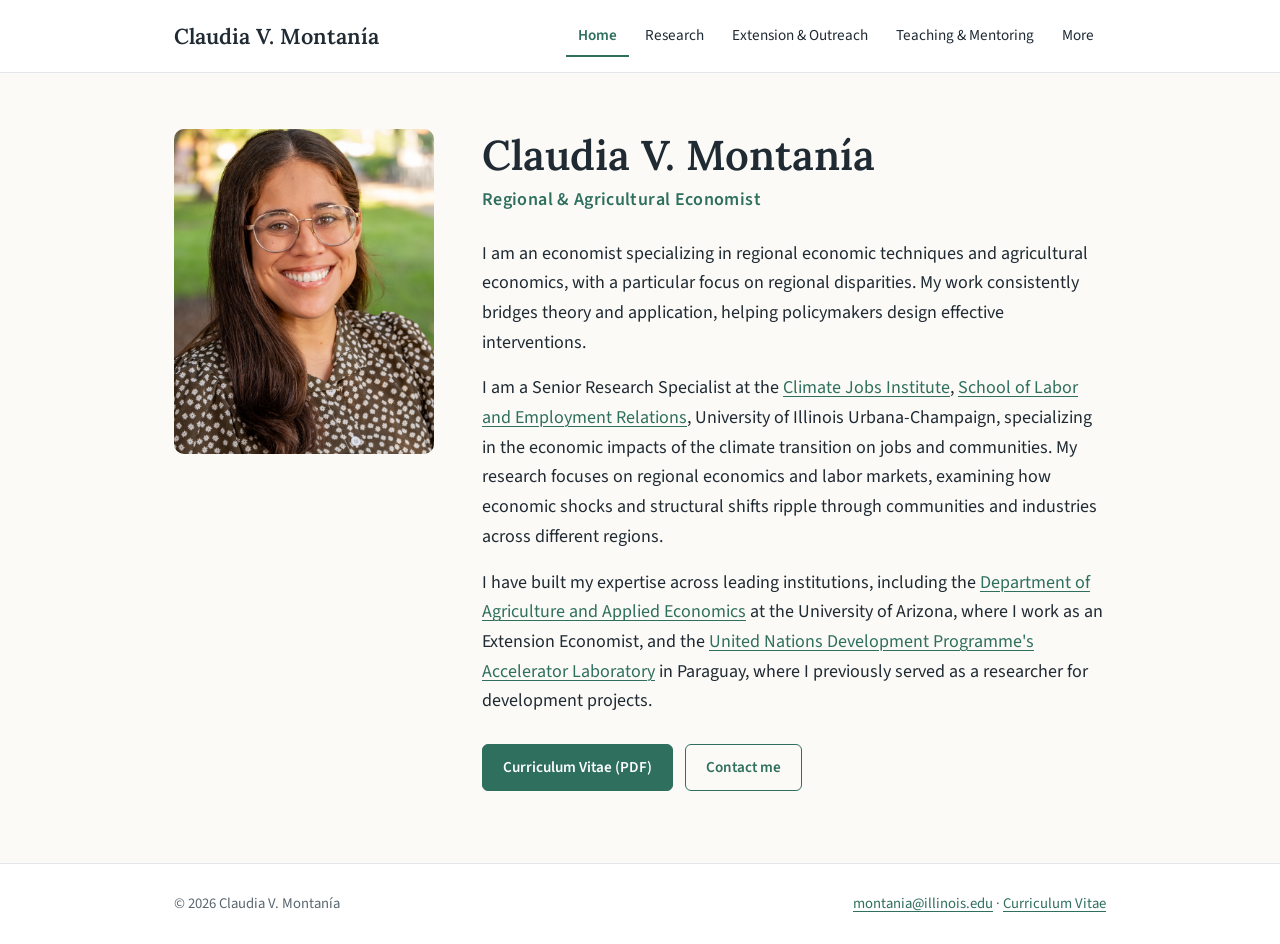
==== index.html @ 141f00ca "Add files via upload" ====
<!DOCTYPE html>
<html lang="en">
<head>
  <meta charset="utf-8">
  <meta name="viewport" content="width=device-width, initial-scale=1">
  <title>Claudia V. Montanía | cvmontania</title>
  <meta name="description" content="Claudia V. Montanía, Regional &amp; Agricultural Economist. Research, extension, teaching and mentoring.">
  <link rel="preconnect" href="https://fonts.googleapis.com">
  <link rel="preconnect" href="https://fonts.gstatic.com" crossorigin>
  <link href="https://fonts.googleapis.com/css2?family=Lora:wght@500;600&family=Source+Sans+3:wght@400;600&display=swap" rel="stylesheet">
  <link rel="stylesheet" href="style.css">
</head>
<body>
  <header class="site-header">
    <div class="wrap">
      <a class="brand" href="index.html">Claudia V. Montanía</a>
      <button class="nav-toggle" aria-expanded="false" aria-controls="site-nav">Menu</button>
      <nav id="site-nav" aria-label="Main">
        <ul>
        <li><a href="index.html" aria-current="page">Home</a></li>
        <li><a href="research.html">Research</a></li>
        <li><a href="extension-outreach.html">Extension &amp; Outreach</a></li>
        <li><a href="teaching-mentoring.html">Teaching &amp; Mentoring</a></li>
        <li><a href="more.html">More</a></li>
        </ul>
      </nav>
    </div>
  </header>

  <main>
    <div class="wrap">
      <div class="hero">
        <div class="hero-photo">
          <img src="img/profile.jpg" alt="Claudia V. Montanía" onerror="this.remove()">
          <span aria-hidden="true">CM</span>
        </div>
        <div>
          <h1>Claudia V. Montanía</h1>
          <p class="role">Regional &amp; Agricultural Economist</p>
          <p>I am an economist specializing in regional economic techniques and agricultural economics, with a particular focus on regional disparities. My work consistently bridges theory and application, helping policymakers design effective interventions.</p>
          <p>I am a Senior Research Specialist at the <a href="https://ler.illinois.edu/climate-jobs-institute/">Climate Jobs Institute</a>, <a href="https://ler.illinois.edu/">School of Labor and Employment Relations</a>, University of Illinois Urbana-Champaign, specializing in the economic impacts of the climate transition on jobs and communities. My research focuses on regional economics and labor markets, examining how economic shocks and structural shifts ripple through communities and industries across different regions.</p>
          <p>I have built my expertise across leading institutions, including the <a href="https://aaec.arizona.edu/">Department of Agriculture and Applied Economics</a> at the University of Arizona, where I work as an Extension Economist, and the <a href="https://www.undp.org/acceleratorlabs">United Nations Development Programme's Accelerator Laboratory</a> in Paraguay, where I previously served as a researcher for development projects.</p>
          <div class="actions">
            <a class="btn btn-primary" href="cv.pdf">Curriculum Vitae (PDF)</a>
            <a class="btn btn-ghost" href="mailto:montania@illinois.edu">Contact me</a>
          </div>
        </div>
      </div>
    </div>
  </main>

  <footer class="site-footer">
    <div class="wrap">
      <span>&copy; <span id="year"></span> Claudia V. Montanía</span>
      <span><a href="mailto:montania@illinois.edu">montania@illinois.edu</a> &middot; <a href="cv.pdf">Curriculum Vitae</a></span>
    </div>
  </footer>

  <script>
    document.getElementById('year').textContent = new Date().getFullYear();
    var t = document.querySelector('.nav-toggle'), n = document.getElementById('site-nav');
    t.addEventListener('click', function () {
      var open = n.classList.toggle('open');
      t.setAttribute('aria-expanded', open);
    });
  </script>
</body>
</html>
---- style.css ----
:root {
  --ink: #1f2a33;
  --muted: #5b6770;
  --accent: #2f6f5e;
  --accent-soft: #e6f0ec;
  --line: #e3e6e8;
  --bg: #fbfaf7;
  --max: 980px;
}

* { box-sizing: border-box; }

html { scroll-behavior: smooth; }

body {
  margin: 0;
  font-family: "Source Sans 3", "Helvetica Neue", Arial, sans-serif;
  font-size: 18px;
  line-height: 1.65;
  color: var(--ink);
  background: var(--bg);
}

a { color: var(--accent); text-decoration-thickness: 1px; text-underline-offset: 3px; }
a:hover { color: #1d4a3e; }

h1, h2, h3, .brand {
  font-family: "Lora", Georgia, "Times New Roman", serif;
  font-weight: 600;
  line-height: 1.25;
}

.wrap { max-width: var(--max); margin: 0 auto; padding: 0 24px; }

/* ---------- Header ---------- */
.site-header {
  background: #fff;
  border-bottom: 1px solid var(--line);
  position: sticky;
  top: 0;
  z-index: 10;
}
.site-header .wrap {
  display: flex;
  align-items: center;
  justify-content: space-between;
  gap: 16px;
  min-height: 72px;
}
.brand { font-size: 1.35rem; color: var(--ink); text-decoration: none; }
.brand:hover { color: var(--accent); }

.nav-toggle {
  display: none;
  background: none;
  border: 1px solid var(--line);
  border-radius: 6px;
  padding: 6px 10px;
  font: inherit;
  cursor: pointer;
}

nav ul { list-style: none; margin: 0; padding: 0; display: flex; gap: 4px; flex-wrap: wrap; }
nav a {
  display: block;
  padding: 8px 12px;
  border-radius: 6px;
  color: var(--ink);
  text-decoration: none;
  font-size: 0.95rem;
}
nav a:hover { background: var(--accent-soft); color: var(--accent); }
nav a[aria-current="page"] { color: var(--accent); font-weight: 600; box-shadow: inset 0 -2px 0 var(--accent); border-radius: 0; }

@media (max-width: 760px) {
  .nav-toggle { display: inline-block; }
  nav { display: none; width: 100%; }
  nav.open { display: block; }
  .site-header .wrap { flex-wrap: wrap; padding-top: 12px; padding-bottom: 12px; }
  nav ul { flex-direction: column; }
}

/* ---------- Main ---------- */
body { min-height: 100vh; display: flex; flex-direction: column; }
main { padding: 56px 0 72px; flex: 1; }

.page-title { font-size: 2.2rem; margin: 0 0 12px; }
.lead { font-size: 1.15rem; color: var(--muted); max-width: 720px; margin: 0 0 40px; }

section { margin-bottom: 48px; }
section h2 {
  font-size: 1.45rem;
  margin: 0 0 18px;
  padding-bottom: 8px;
  border-bottom: 2px solid var(--accent-soft);
}

/* ---------- Home hero ---------- */
.hero {
  display: grid;
  grid-template-columns: 260px 1fr;
  gap: 48px;
  align-items: start;
}
.hero-photo {
  width: 260px;
  aspect-ratio: 4 / 5;
  border-radius: 10px;
  overflow: hidden;
  background: var(--accent-soft);
  display: flex;
  align-items: center;
  justify-content: center;
  font-family: "Lora", Georgia, serif;
  font-size: 4rem;
  color: var(--accent);
}
.hero-photo { position: relative; }
.hero-photo img { position: absolute; inset: 0; width: 100%; height: 100%; object-fit: cover; display: block; }
.hero h1 { font-size: 2.6rem; margin: 0 0 4px; }
.hero .role { color: var(--accent); font-weight: 600; margin: 0 0 24px; letter-spacing: 0.02em; }
.hero p { margin: 0 0 16px; }

.actions { display: flex; gap: 12px; flex-wrap: wrap; margin-top: 28px; }
.btn {
  display: inline-block;
  padding: 10px 20px;
  border-radius: 6px;
  border: 1px solid var(--accent);
  text-decoration: none;
  font-weight: 600;
  font-size: 0.95rem;
}
.btn-primary { background: var(--accent); color: #fff; }
.btn-primary:hover { background: #1d4a3e; color: #fff; }
.btn-ghost { color: var(--accent); background: transparent; }
.btn-ghost:hover { background: var(--accent-soft); }

@media (max-width: 760px) {
  .hero { grid-template-columns: 1fr; gap: 28px; }
  .hero-photo { width: 200px; }
  .hero h1 { font-size: 2.1rem; }
}

/* ---------- Lists of publications ---------- */
ol.pubs, ul.pubs { padding-left: 1.3em; margin: 0; }
.pubs li { margin-bottom: 16px; padding-left: 4px; }
.pubs li::marker { color: var(--accent); font-weight: 600; }
.pubs .title { font-weight: 600; }
.pubs .venue { font-style: italic; }
.pubs .tag {
  display: inline-block;
  font-size: 0.78rem;
  background: var(--accent-soft);
  color: var(--accent);
  padding: 1px 8px;
  border-radius: 99px;
  margin-left: 6px;
  vertical-align: 2px;
}
.more-link { margin-top: 8px; font-size: 0.95rem; }

/* ---------- Cards (teaching, skills) ---------- */
.cards { display: grid; grid-template-columns: repeat(auto-fit, minmax(260px, 1fr)); gap: 18px; }
.card {
  background: #fff;
  border: 1px solid var(--line);
  border-radius: 10px;
  padding: 20px 22px;
}
.card h3 { font-size: 1.08rem; margin: 0 0 6px; }
.card p { margin: 0; color: var(--muted); font-size: 0.97rem; }

/* ---------- Figure ---------- */
figure { margin: 0 0 48px; }
figure .img-box {
  border-radius: 10px;
  overflow: hidden;
  background: var(--accent-soft);
  min-height: 160px;
}
figure img { width: 100%; display: block; max-height: 460px; object-fit: cover; }
figcaption { font-size: 0.9rem; color: var(--muted); margin-top: 8px; font-style: italic; }

ul.plain { padding-left: 1.2em; }
ul.plain li { margin-bottom: 8px; }

/* ---------- Footer ---------- */
.site-footer {
  border-top: 1px solid var(--line);
  background: #fff;
  padding: 28px 0;
  font-size: 0.92rem;
  color: var(--muted);
}
.site-footer .wrap { display: flex; justify-content: space-between; gap: 16px; flex-wrap: wrap; }

.page-title + section { margin-top: 32px; }
.plain ul { margin-top: 6px; }
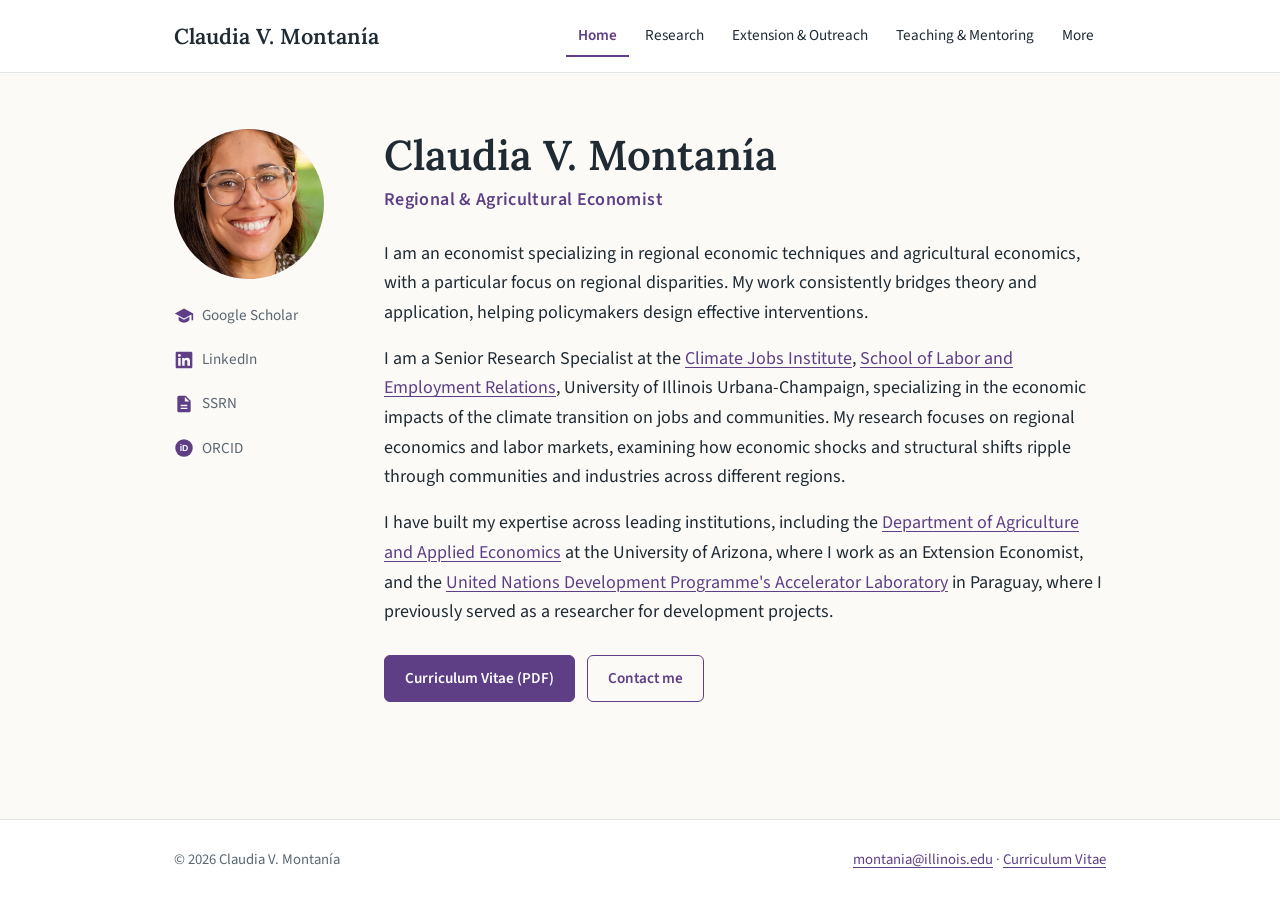
==== commit 78320b60: "Add files via upload" ====
--- a/index.html
+++ b/index.html
@@ -8,7 +8,7 @@
   <link rel="preconnect" href="https://fonts.googleapis.com">
   <link rel="preconnect" href="https://fonts.gstatic.com" crossorigin>
   <link href="https://fonts.googleapis.com/css2?family=Lora:wght@500;600&family=Source+Sans+3:wght@400;600&display=swap" rel="stylesheet">
-  <link rel="stylesheet" href="style.css">
+  <link rel="stylesheet" href="style.css?v=5">
 </head>
 <body>
   <header class="site-header">
@@ -30,9 +30,17 @@
   <main>
     <div class="wrap">
       <div class="hero">
+        <div class="hero-side">
         <div class="hero-photo">
           <img src="img/profile.jpg" alt="Claudia V. Montanía" onerror="this.remove()">
           <span aria-hidden="true">CM</span>
+        </div>
+          <ul class="social">
+            <li><a href="https://scholar.google.com/citations?user=rD1i1eoAAAAJ&amp;hl=en" target="_blank" rel="noopener"><svg viewBox="0 0 24 24" aria-hidden="true"><path d="M12 3 1 9l11 6 9-4.9V17h2V9L12 3zm-6.5 9.8V16c0 2.2 2.9 4 6.5 4s6.5-1.8 6.5-4v-3.2L12 16.4l-6.5-3.6z"/></svg>Google Scholar</a></li>
+            <li><a href="https://www.linkedin.com/in/claudiamontan%C3%ADa/" target="_blank" rel="noopener"><svg viewBox="0 0 24 24" aria-hidden="true"><path d="M20.4 2H3.6C2.7 2 2 2.7 2 3.6v16.8c0 .9.7 1.6 1.6 1.6h16.8c.9 0 1.6-.7 1.6-1.6V3.6c0-.9-.7-1.6-1.6-1.6zM8 19H5V9.5h3V19zM6.5 8.2a1.7 1.7 0 1 1 0-3.5 1.7 1.7 0 0 1 0 3.5zM19 19h-3v-4.6c0-1.1 0-2.5-1.5-2.5S12.8 13 12.8 14.3V19h-3V9.5h2.9v1.3c.4-.8 1.4-1.6 2.9-1.6 3.1 0 3.6 2 3.6 4.7V19z"/></svg>LinkedIn</a></li>
+            <li><a href="https://papers.ssrn.com/sol3/cf_dev/AbsByAuth.cfm?per_id=7237233" target="_blank" rel="noopener"><svg viewBox="0 0 24 24" aria-hidden="true"><path d="M14 2H6a2 2 0 0 0-2 2v16a2 2 0 0 0 2 2h12a2 2 0 0 0 2-2V8l-6-6zm-1 7V3.5L18.5 9H13zM8 13h8v1.6H8V13zm0 3.4h8V18H8v-1.6z"/></svg>SSRN</a></li>
+            <li><a href="https://orcid.org/0000-0001-8826-2299" target="_blank" rel="noopener"><svg viewBox="0 0 24 24" aria-hidden="true"><circle cx="12" cy="12" r="10.5"/><text x="12" y="16" text-anchor="middle" font-size="10.5" font-weight="700" font-family="Arial, sans-serif" fill="#fff">iD</text></svg>ORCID</a></li>
+          </ul>
         </div>
         <div>
           <h1>Claudia V. Montanía</h1>
--- a/style.css
+++ b/style.css
@@ -1,8 +1,8 @@
 :root {
   --ink: #1f2a33;
   --muted: #5b6770;
-  --accent: #2f6f5e;
-  --accent-soft: #e6f0ec;
+  --accent: #5e3f86;
+  --accent-soft: #efe8f6;
   --line: #e3e6e8;
   --bg: #fbfaf7;
   --max: 980px;
@@ -22,7 +22,7 @@
 }
 
 a { color: var(--accent); text-decoration-thickness: 1px; text-underline-offset: 3px; }
-a:hover { color: #1d4a3e; }
+a:hover { color: #432a63; }
 
 h1, h2, h3, .brand {
   font-family: "Lora", Georgia, "Times New Roman", serif;
@@ -132,7 +132,7 @@
   font-size: 0.95rem;
 }
 .btn-primary { background: var(--accent); color: #fff; }
-.btn-primary:hover { background: #1d4a3e; color: #fff; }
+.btn-primary:hover { background: #432a63; color: #fff; }
 .btn-ghost { color: var(--accent); background: transparent; }
 .btn-ghost:hover { background: var(--accent-soft); }
 
@@ -197,3 +197,29 @@
 
 .page-title + section { margin-top: 32px; }
 .plain ul { margin-top: 6px; }
+
+/* Small round profile photo */
+.hero { grid-template-columns: 150px 1fr; gap: 40px; }
+.hero-photo { width: 150px; aspect-ratio: 1 / 1; border-radius: 50%; font-size: 2.6rem; }
+@media (max-width: 760px) {
+  .hero { grid-template-columns: 1fr; gap: 24px; }
+  .hero-photo { width: 120px; font-size: 2.1rem; }
+}
+
+/* Center the face inside the circle */
+.hero-photo { overflow: hidden; }
+.hero-photo img { object-position: 50% 30%; transform: scale(1.45); transform-origin: 50% 32%; }
+
+/* Social / profile links */
+.social { list-style: none; padding: 0; margin: 24px 0 0; display: flex; flex-wrap: wrap; gap: 8px 22px; }
+.social a { display: inline-flex; align-items: center; gap: 8px; text-decoration: none; color: var(--muted); font-size: 0.95rem; }
+.social a:hover { color: var(--accent); }
+.social svg { width: 20px; height: 20px; fill: var(--accent); flex: none; }
+
+/* Profile links stacked under the photo */
+.hero { grid-template-columns: 170px 1fr; }
+.hero-side .social { flex-direction: column; gap: 12px; margin-top: 24px; }
+@media (max-width: 760px) {
+  .hero { grid-template-columns: 1fr; }
+  .hero-side .social { flex-direction: row; flex-wrap: wrap; gap: 10px 20px; margin-top: 18px; }
+}
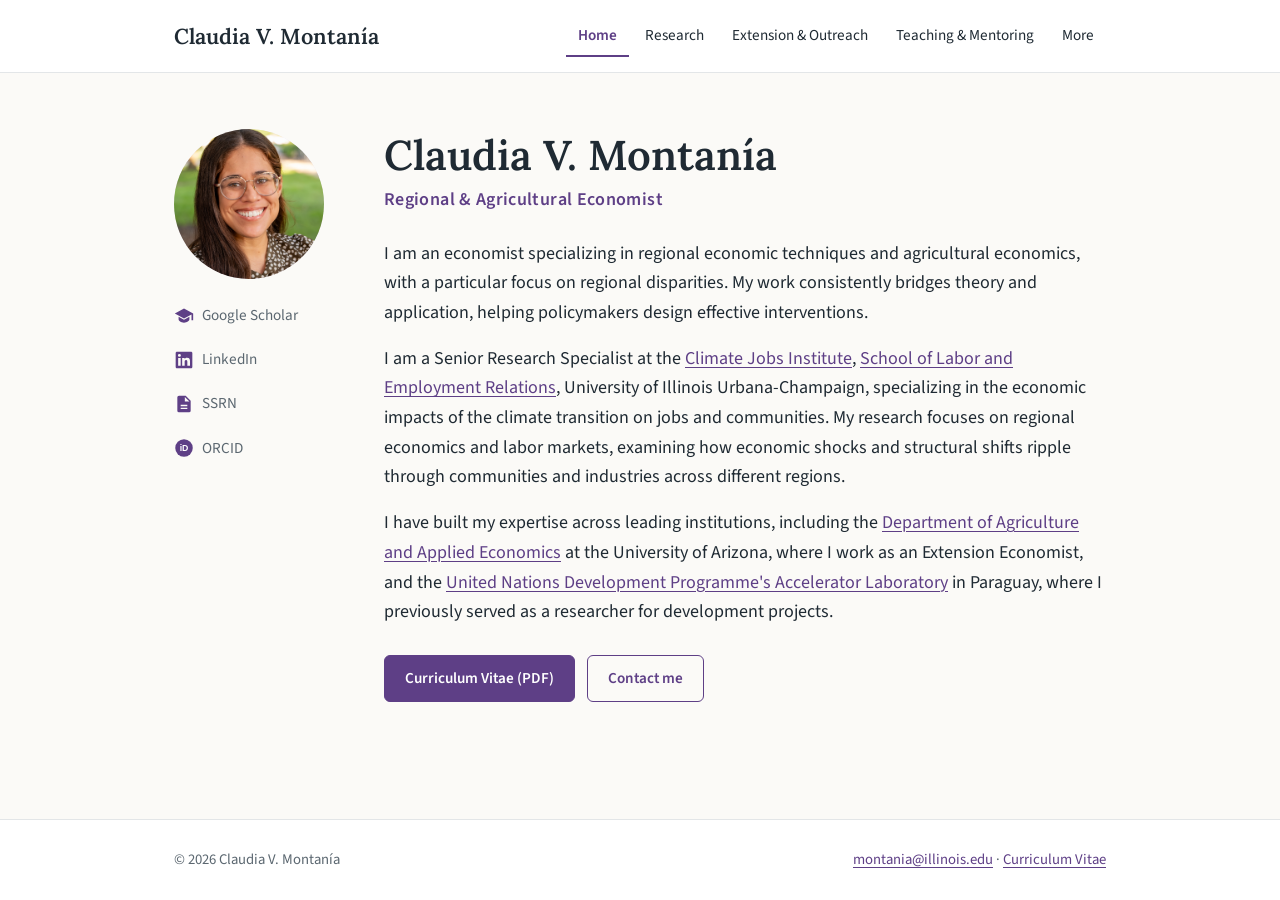
==== commit d1ad8b47: "Add files via upload" ====
--- a/index.html
+++ b/index.html
@@ -8,7 +8,7 @@
   <link rel="preconnect" href="https://fonts.googleapis.com">
   <link rel="preconnect" href="https://fonts.gstatic.com" crossorigin>
   <link href="https://fonts.googleapis.com/css2?family=Lora:wght@500;600&family=Source+Sans+3:wght@400;600&display=swap" rel="stylesheet">
-  <link rel="stylesheet" href="style.css?v=5">
+  <link rel="stylesheet" href="style.css?v=6">
 </head>
 <body>
   <header class="site-header">
--- a/style.css
+++ b/style.css
@@ -223,3 +223,6 @@
   .hero { grid-template-columns: 1fr; }
   .hero-side .social { flex-direction: row; flex-wrap: wrap; gap: 10px 20px; margin-top: 18px; }
 }
+
+/* Show the whole photo in the circle (no zoom) */
+.hero-photo img { transform: none; object-position: 50% 25%; }
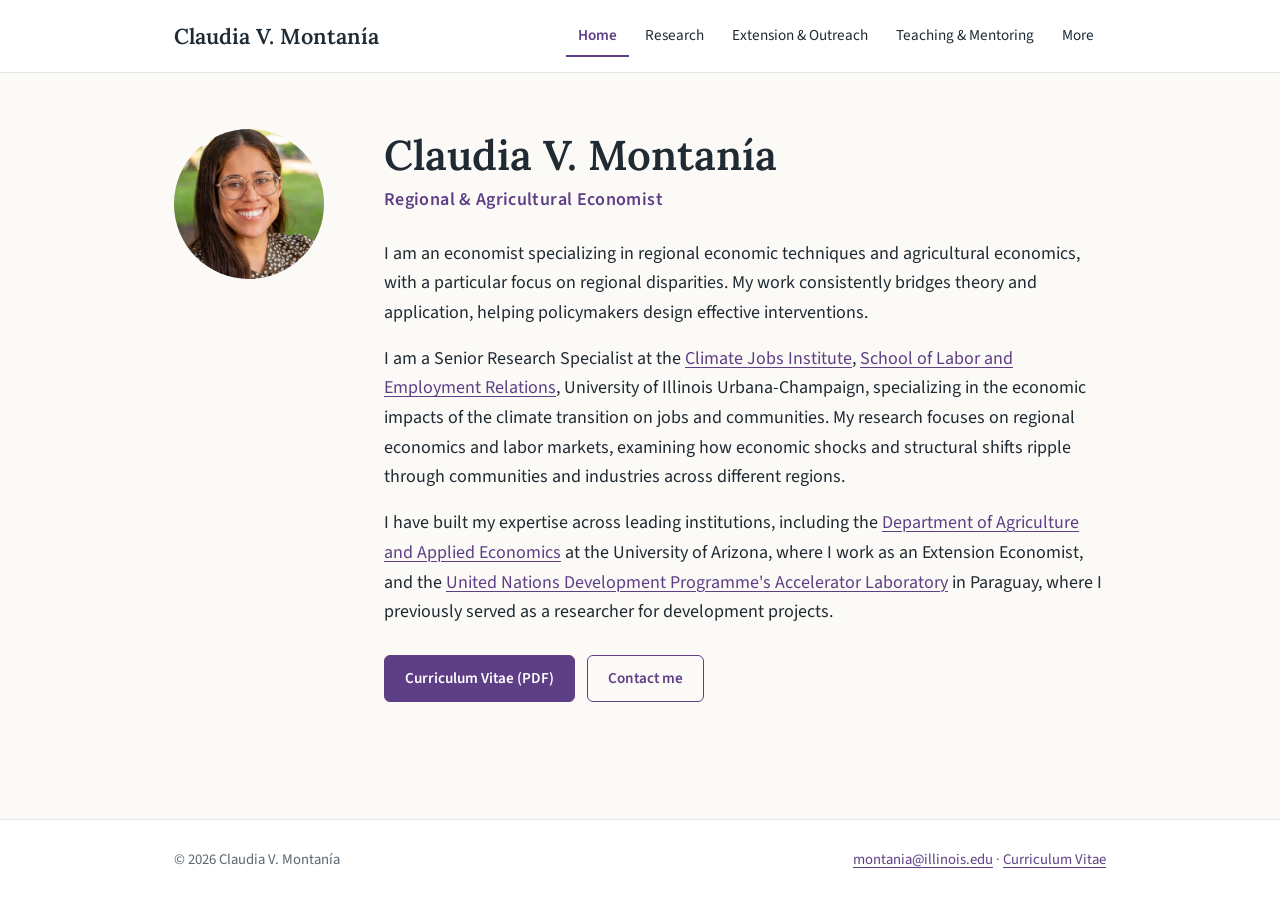
==== commit 58901e59: "Add files via upload" ====
--- a/index.html
+++ b/index.html
@@ -8,7 +8,7 @@
   <link rel="preconnect" href="https://fonts.googleapis.com">
   <link rel="preconnect" href="https://fonts.gstatic.com" crossorigin>
   <link href="https://fonts.googleapis.com/css2?family=Lora:wght@500;600&family=Source+Sans+3:wght@400;600&display=swap" rel="stylesheet">
-  <link rel="stylesheet" href="style.css?v=6">
+  <link rel="stylesheet" href="style.css">
 </head>
 <body>
   <header class="site-header">
@@ -30,17 +30,9 @@
   <main>
     <div class="wrap">
       <div class="hero">
-        <div class="hero-side">
         <div class="hero-photo">
           <img src="img/profile.jpg" alt="Claudia V. Montanía" onerror="this.remove()">
           <span aria-hidden="true">CM</span>
-        </div>
-          <ul class="social">
-            <li><a href="https://scholar.google.com/citations?user=rD1i1eoAAAAJ&amp;hl=en" target="_blank" rel="noopener"><svg viewBox="0 0 24 24" aria-hidden="true"><path d="M12 3 1 9l11 6 9-4.9V17h2V9L12 3zm-6.5 9.8V16c0 2.2 2.9 4 6.5 4s6.5-1.8 6.5-4v-3.2L12 16.4l-6.5-3.6z"/></svg>Google Scholar</a></li>
-            <li><a href="https://www.linkedin.com/in/claudiamontan%C3%ADa/" target="_blank" rel="noopener"><svg viewBox="0 0 24 24" aria-hidden="true"><path d="M20.4 2H3.6C2.7 2 2 2.7 2 3.6v16.8c0 .9.7 1.6 1.6 1.6h16.8c.9 0 1.6-.7 1.6-1.6V3.6c0-.9-.7-1.6-1.6-1.6zM8 19H5V9.5h3V19zM6.5 8.2a1.7 1.7 0 1 1 0-3.5 1.7 1.7 0 0 1 0 3.5zM19 19h-3v-4.6c0-1.1 0-2.5-1.5-2.5S12.8 13 12.8 14.3V19h-3V9.5h2.9v1.3c.4-.8 1.4-1.6 2.9-1.6 3.1 0 3.6 2 3.6 4.7V19z"/></svg>LinkedIn</a></li>
-            <li><a href="https://papers.ssrn.com/sol3/cf_dev/AbsByAuth.cfm?per_id=7237233" target="_blank" rel="noopener"><svg viewBox="0 0 24 24" aria-hidden="true"><path d="M14 2H6a2 2 0 0 0-2 2v16a2 2 0 0 0 2 2h12a2 2 0 0 0 2-2V8l-6-6zm-1 7V3.5L18.5 9H13zM8 13h8v1.6H8V13zm0 3.4h8V18H8v-1.6z"/></svg>SSRN</a></li>
-            <li><a href="https://orcid.org/0000-0001-8826-2299" target="_blank" rel="noopener"><svg viewBox="0 0 24 24" aria-hidden="true"><circle cx="12" cy="12" r="10.5"/><text x="12" y="16" text-anchor="middle" font-size="10.5" font-weight="700" font-family="Arial, sans-serif" fill="#fff">iD</text></svg>ORCID</a></li>
-          </ul>
         </div>
         <div>
           <h1>Claudia V. Montanía</h1>
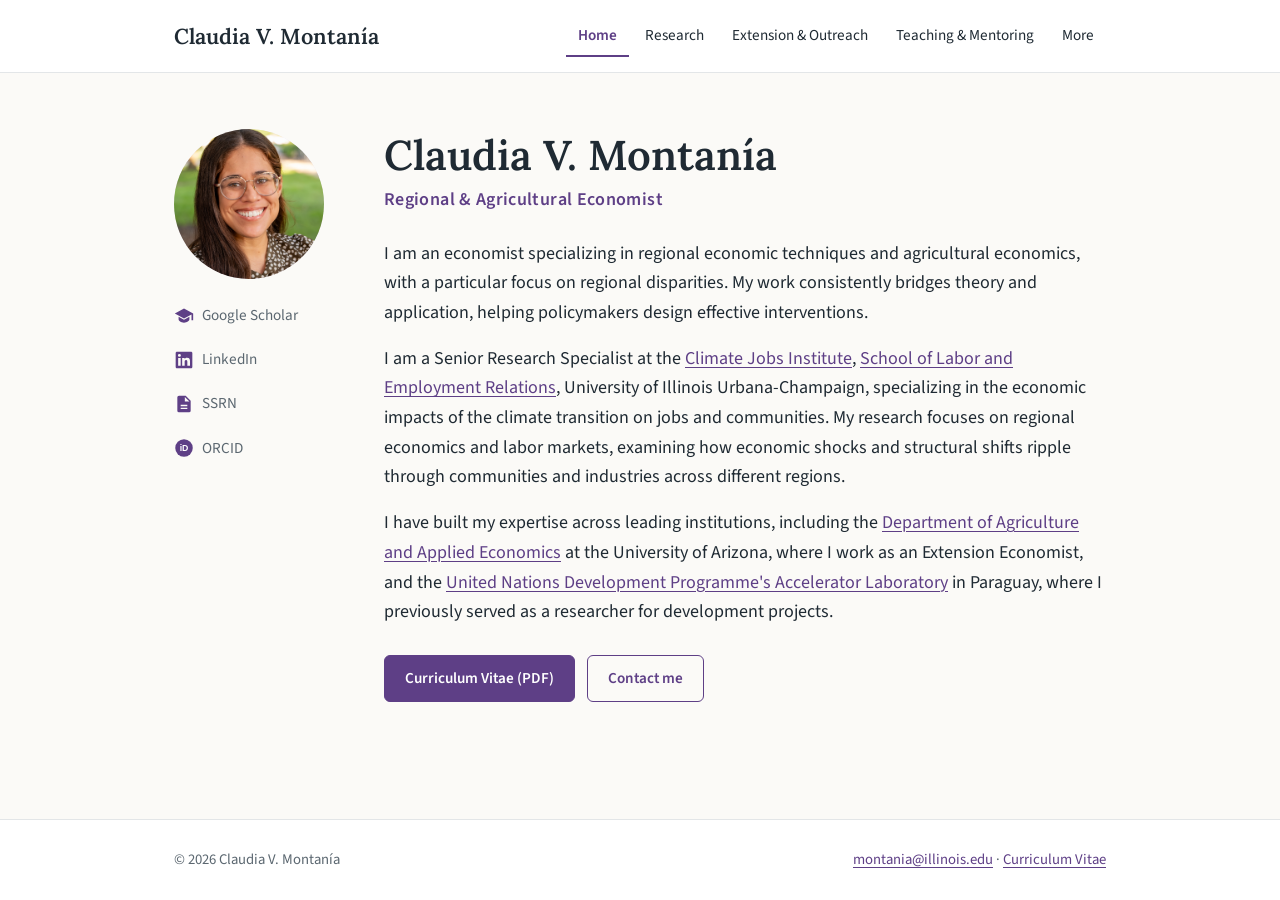
==== commit 5e491db3: "Add files via upload" ====
--- a/index.html
+++ b/index.html
@@ -8,7 +8,7 @@
   <link rel="preconnect" href="https://fonts.googleapis.com">
   <link rel="preconnect" href="https://fonts.gstatic.com" crossorigin>
   <link href="https://fonts.googleapis.com/css2?family=Lora:wght@500;600&family=Source+Sans+3:wght@400;600&display=swap" rel="stylesheet">
-  <link rel="stylesheet" href="style.css">
+  <link rel="stylesheet" href="style.css?v=7">
 </head>
 <body>
   <header class="site-header">
@@ -30,9 +30,17 @@
   <main>
     <div class="wrap">
       <div class="hero">
+        <div class="hero-side">
         <div class="hero-photo">
           <img src="img/profile.jpg" alt="Claudia V. Montanía" onerror="this.remove()">
           <span aria-hidden="true">CM</span>
+        </div>
+          <ul class="social">
+            <li><a href="https://scholar.google.com/citations?user=rD1i1eoAAAAJ&amp;hl=en" target="_blank" rel="noopener"><svg viewBox="0 0 24 24" aria-hidden="true"><path d="M12 3 1 9l11 6 9-4.9V17h2V9L12 3zm-6.5 9.8V16c0 2.2 2.9 4 6.5 4s6.5-1.8 6.5-4v-3.2L12 16.4l-6.5-3.6z"/></svg>Google Scholar</a></li>
+            <li><a href="https://www.linkedin.com/in/claudiamontan%C3%ADa/" target="_blank" rel="noopener"><svg viewBox="0 0 24 24" aria-hidden="true"><path d="M20.4 2H3.6C2.7 2 2 2.7 2 3.6v16.8c0 .9.7 1.6 1.6 1.6h16.8c.9 0 1.6-.7 1.6-1.6V3.6c0-.9-.7-1.6-1.6-1.6zM8 19H5V9.5h3V19zM6.5 8.2a1.7 1.7 0 1 1 0-3.5 1.7 1.7 0 0 1 0 3.5zM19 19h-3v-4.6c0-1.1 0-2.5-1.5-2.5S12.8 13 12.8 14.3V19h-3V9.5h2.9v1.3c.4-.8 1.4-1.6 2.9-1.6 3.1 0 3.6 2 3.6 4.7V19z"/></svg>LinkedIn</a></li>
+            <li><a href="https://papers.ssrn.com/sol3/cf_dev/AbsByAuth.cfm?per_id=7237233" target="_blank" rel="noopener"><svg viewBox="0 0 24 24" aria-hidden="true"><path d="M14 2H6a2 2 0 0 0-2 2v16a2 2 0 0 0 2 2h12a2 2 0 0 0 2-2V8l-6-6zm-1 7V3.5L18.5 9H13zM8 13h8v1.6H8V13zm0 3.4h8V18H8v-1.6z"/></svg>SSRN</a></li>
+            <li><a href="https://orcid.org/0000-0001-8826-2299" target="_blank" rel="noopener"><svg viewBox="0 0 24 24" aria-hidden="true"><circle cx="12" cy="12" r="10.5"/><text x="12" y="16" text-anchor="middle" font-size="10.5" font-weight="700" font-family="Arial, sans-serif" fill="#fff">iD</text></svg>ORCID</a></li>
+          </ul>
         </div>
         <div>
           <h1>Claudia V. Montanía</h1>
--- a/style.css
+++ b/style.css
@@ -226,3 +226,6 @@
 
 /* Show the whole photo in the circle (no zoom) */
 .hero-photo img { transform: none; object-position: 50% 25%; }
+
+/* Own name in author lists */
+.pubs strong { font-weight: 700; color: var(--ink); }
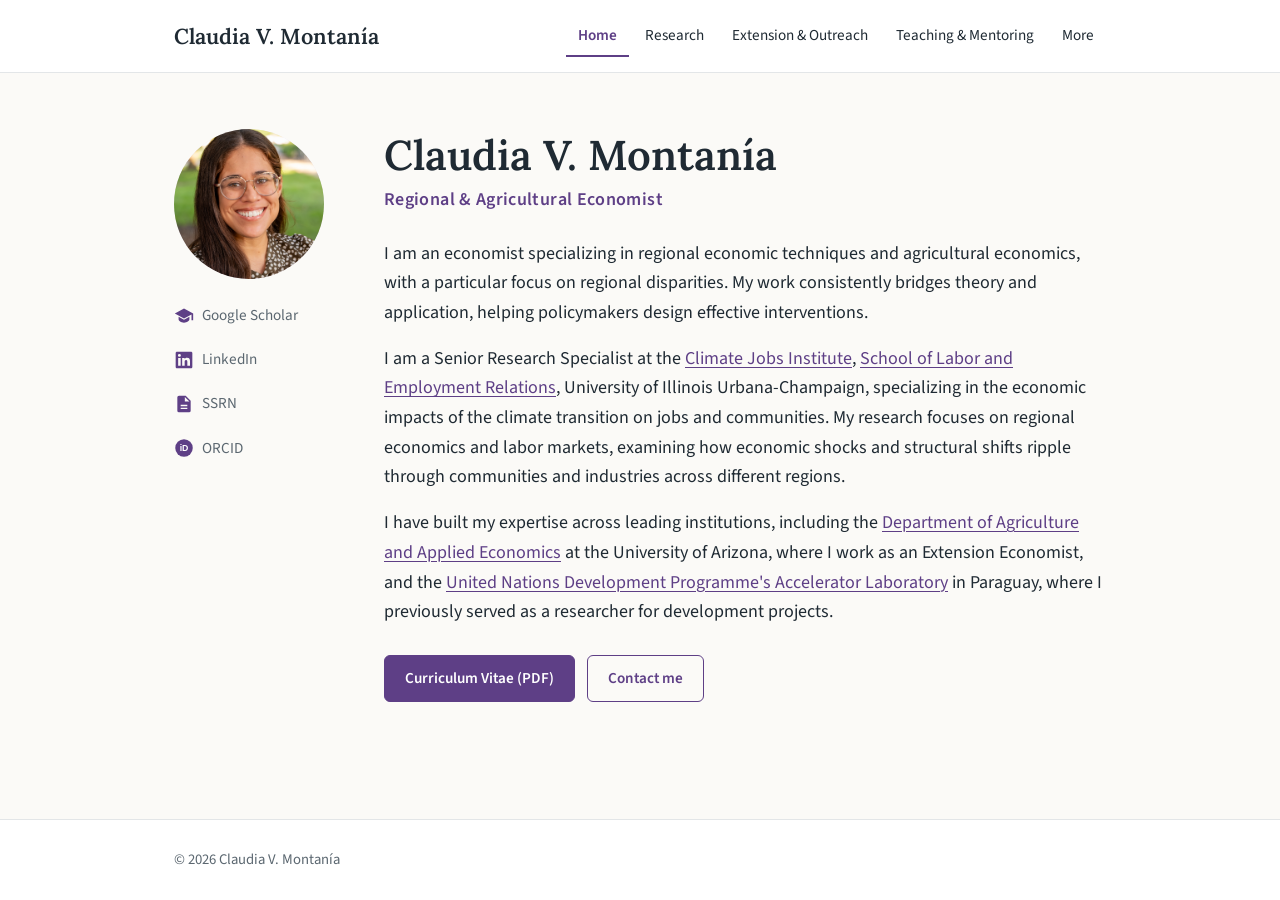
==== commit fb53b885: "Add files via upload" ====
--- a/index.html
+++ b/index.html
@@ -60,7 +60,6 @@
   <footer class="site-footer">
     <div class="wrap">
       <span>&copy; <span id="year"></span> Claudia V. Montanía</span>
-      <span><a href="mailto:montania@illinois.edu">montania@illinois.edu</a> &middot; <a href="cv.pdf">Curriculum Vitae</a></span>
     </div>
   </footer>
 
